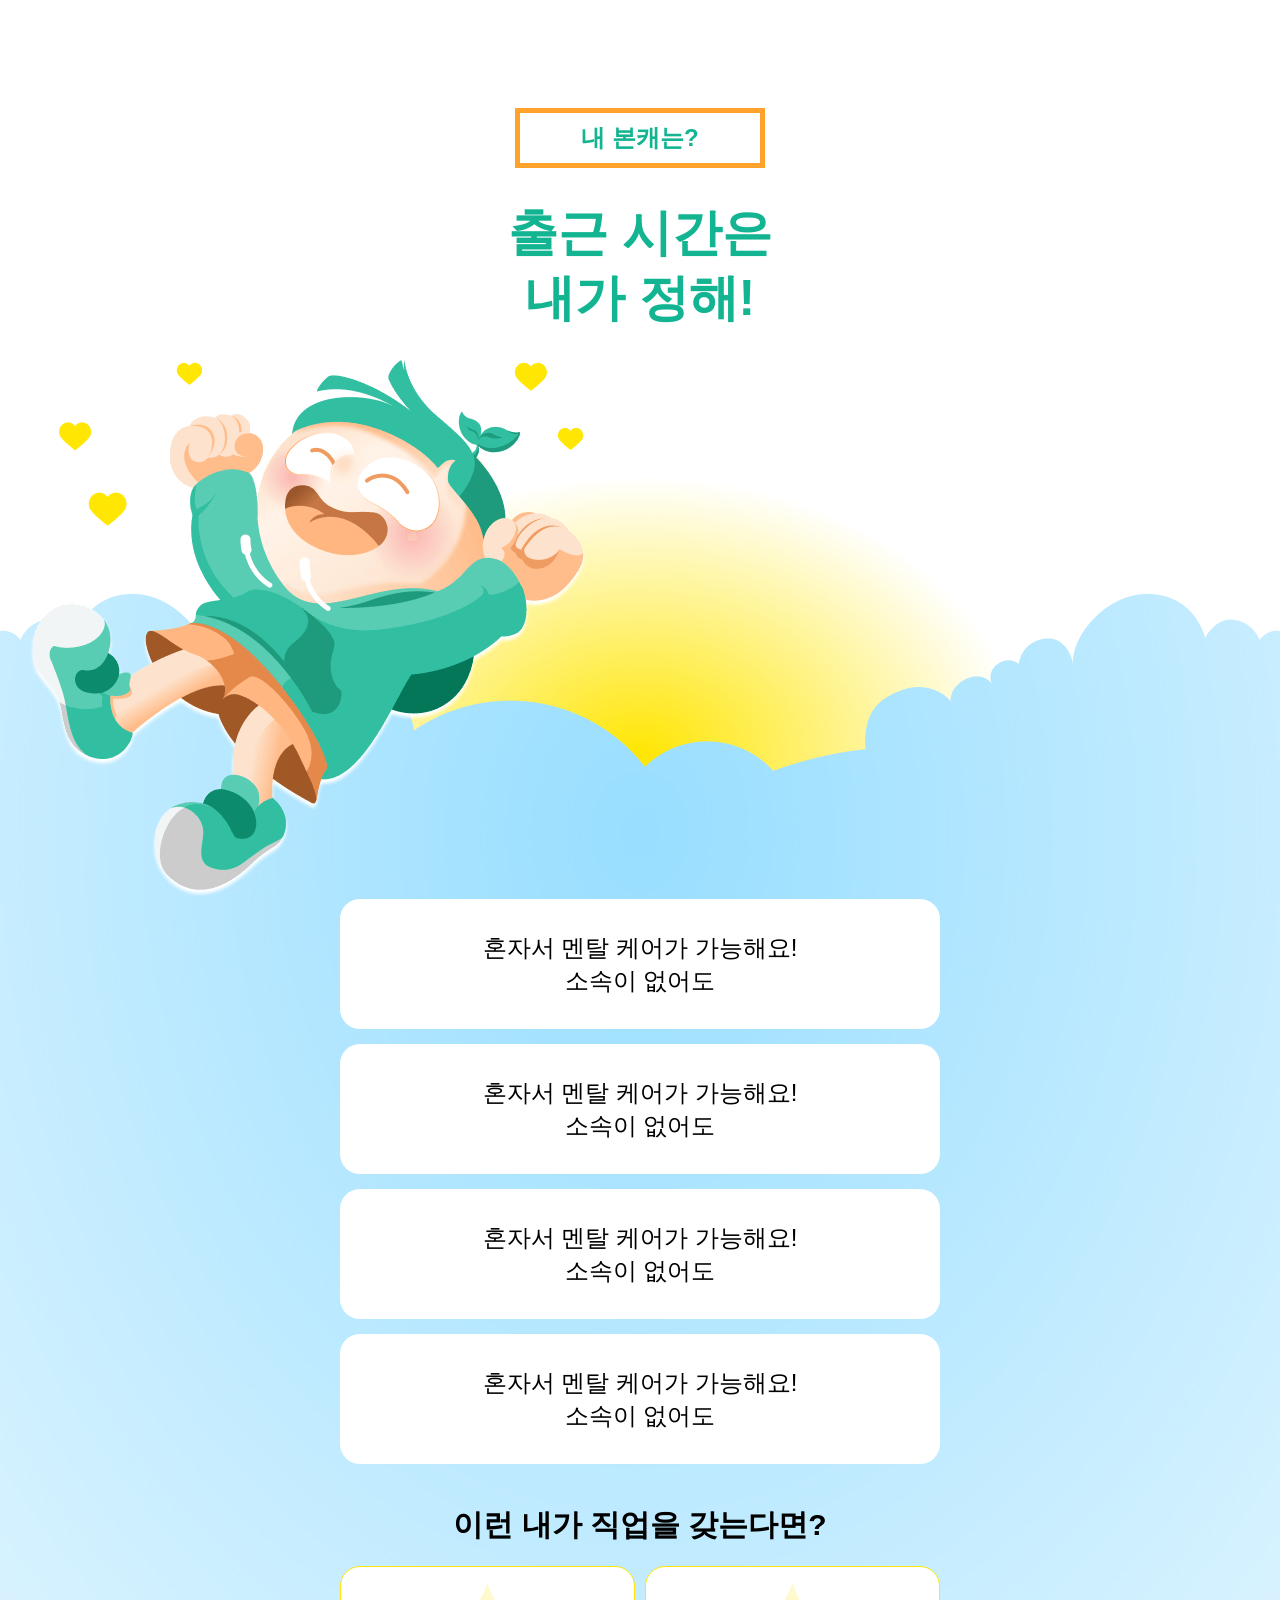
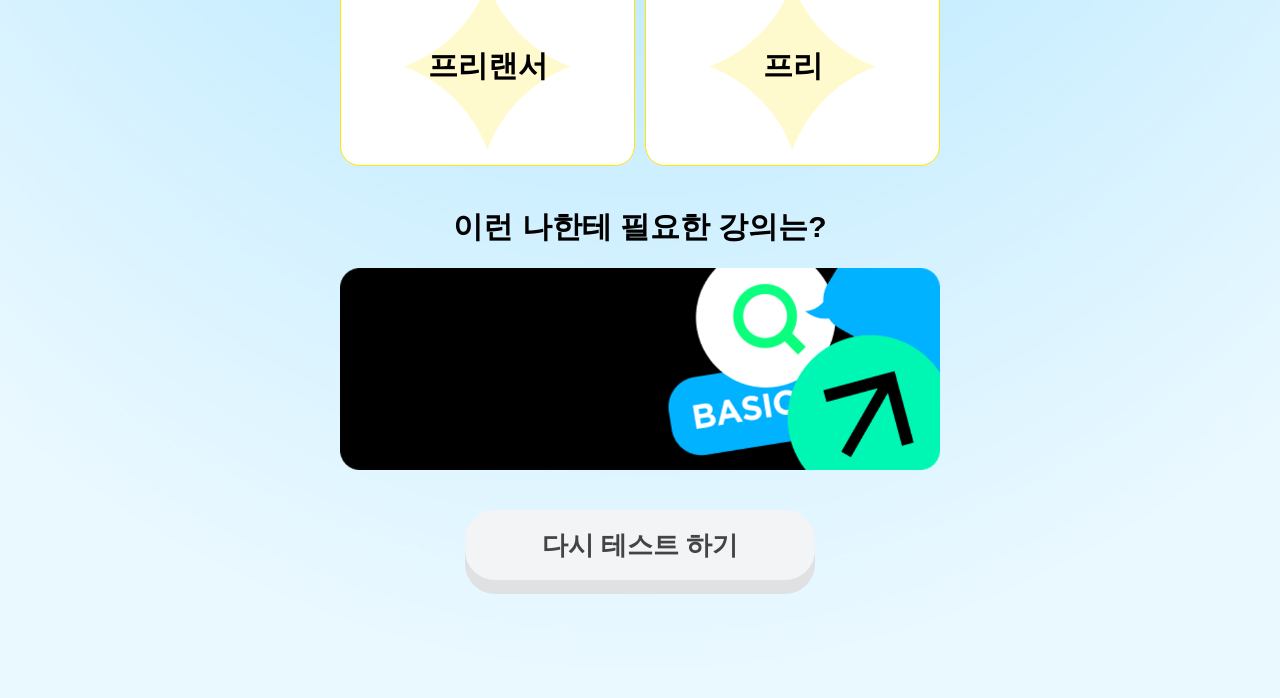
==== result.html @ 8e075fa7 "feat: 결과 창(result.html) 상대경로 안 먹히는 문제 해결 필요" ====
<!DOCTYPE html>
<html lang="ko">
<head>
  <meta charset="UTF-8">
  <meta name="viewport" content="width=device-width, initial-scale=1.0">
  <link rel="stylesheet" href="./css/common.css">
  <link rel="stylesheet" href="./css/result.css">
  <link rel="icon" href="./favicon.ico">
  <script type="module" defer src="./js/result.js"></script>
  <title>Result</title>
</head>
<body>
  <h2 class="page_subtitle">내 본캐는?</h2>
  <h1 class="page_title">
    출근 시간은<br>내가 정해!
  </h1>
  <img src="./images/result_character1.png" clsss="character" alt="캐릭터">
  <div class="result">
    <div class="box">혼자서 멘탈 케어가 가능해요!<br>소속이 없어도</div>
    <div class="box">혼자서 멘탈 케어가 가능해요!<br>소속이 없어도</div>
    <div class="box">혼자서 멘탈 케어가 가능해요!<br>소속이 없어도</div>
    <div class="box">혼자서 멘탈 케어가 가능해요!<br>소속이 없어도</div>
  </div>
  <div class="result">
    <h3>이런 내가 직업을 갖는다면?</h3>
    <div class="jobs">
      <div class="job">프리랜서</div>
      <div class="job">프리</div>
    </div>
  </div>
  <div class="result">
    <h3>이런 나한테 필요한 강의는?</h3>
    <a href="" target="_blank" class="lecture">
      <img src="./images/result_lecture1.png" alt="강의">
    </a>
  </div>
  <a href="./index.html" class="btn btn_gray btn_small">다시 테스트 하기</a>
</body>
</html>
---- css/common.css ----
body {
  font-family: 'Noto Sans KR', sans-serif;
  background-image: url("../images/main_bg.jpg");
  background-position: top center;
  background-repeat: no-repeat;
  padding-top: 80px;
  padding-bottom: 80px;
  /* 한글 단어 줄바꿈 */
  word-break: keep-all;
}

img {
  display: block;
}

.page_title {
  font-size: 50px;
  font-weight: 800;
  line-height: 1.3;
  color: #13b491;
  text-align: center;
  margin-bottom: 20px;
}

.page_subtitle {
  width: 240px;
  height: 50px;
  border: 5px solid #ffa32d;
  font-size: 24px;
  font-weight: 700;
  color: #13b491;
  display: flex;
  justify-content: center;
  align-items: center;
  margin-left: auto;
  margin-right: auto;
  margin-bottom: 20px;
}

.character {
  width: 100%;
  max-width: 364px;
  margin-left: auto;
  margin-right: auto;
  margin-bottom: 40px;
}

.btn {
  max-width: 500px;
  height: 100px;
  font-size: 50px;
  font-weight: 700;
  border-radius: 30px;
  text-decoration: none;
  cursor: pointer;
  display: flex;
  align-items: center;
  justify-content: center;
  margin-left: auto;
  margin-right: auto;
  transition: 0.1s;
}

.btn_orange {
  background-color: #ffa32d;
  color: #fff;
  box-shadow: 0 14px 0 #e66000;
}

/* 버튼에 눌림효과 추가 */
.btn_orange:active {
  box-shadow: 0 4px 0 #e66000;
}

.btn_green {
  background-color: #32bfa1;
  color: #fff;
  box-shadow: 0 14px 0 #299a82;
}

/* 버튼에 눌림효과 추가 */
.btn_green:active {
  box-shadow: 0 4px 0 #299a82;
}

.btn_gray {
  background-color: #f2f4f6;
  color: #444;
  box-shadow: 0 14px 0 #dfe1e2;
}

/* 버튼에 눌림효과 추가 */
.btn_gray:active {
  box-shadow: 0 4px 0 #dfe1e2;
}

.btn_small {
  max-width: 350px;
  height: 70px;
  font-size: 26px;
  margin-bottom: 30px;
}
---- css/result.css ----
body{
  background-color: #eaf8ff;
  background-image: url("../images/result_bg.jpg");
  background-position: top center;
  background-repeat: no-repeat;
}
.character{
  width: 100%;
  max-width: 600px;
  margin-left: auto;
  margin-right: auto;
  margin-bottom: 20px;
}
.result{
  max-width: 600px;
  margin-left: auto;
  margin-right: auto;
}
.result .box{
  min-height: 70px;
  background-color: #ffffff;
  margin-bottom: 15px;
  border-radius: 20px;
  display: flex;
  align-items: center;
  justify-content: center;
  font-size: 24px;
  font-weight: 500;
  line-height: 1.4;
  text-align: center;
  padding-top: 30px;
  padding-bottom: 30px;
  padding-left: 10px;
  padding-right: 10px;
}
.result h3{
  font-size: 30px;
  font-weight: 700;
  line-height: 1.4;
  text-align: center;
  margin-top: 40px;
  margin-bottom: 20px;
}
.result .jobs{
  height: 200px;
  /* 요소의 자식 요소는 수평정렬됨. */
  display: flex;
  gap: 10px;
}

.result .job{
  flex: 1;
  background-color: #ffffff;
  background-image: url("../images/result_star.png");
  background-position: center center;
  background-repeat: no-repeat;
  display: flex;
  justify-content: center;
  align-items: center;
  font-size: 30px;
  font-weight: 700;
  line-height: 1.4;
  text-align: center;
  border: 1px solid #ffe603;
  border-radius: 20px;
}
.result .lecture img{
  margin-bottom: 40px;
  width: 100%;
}
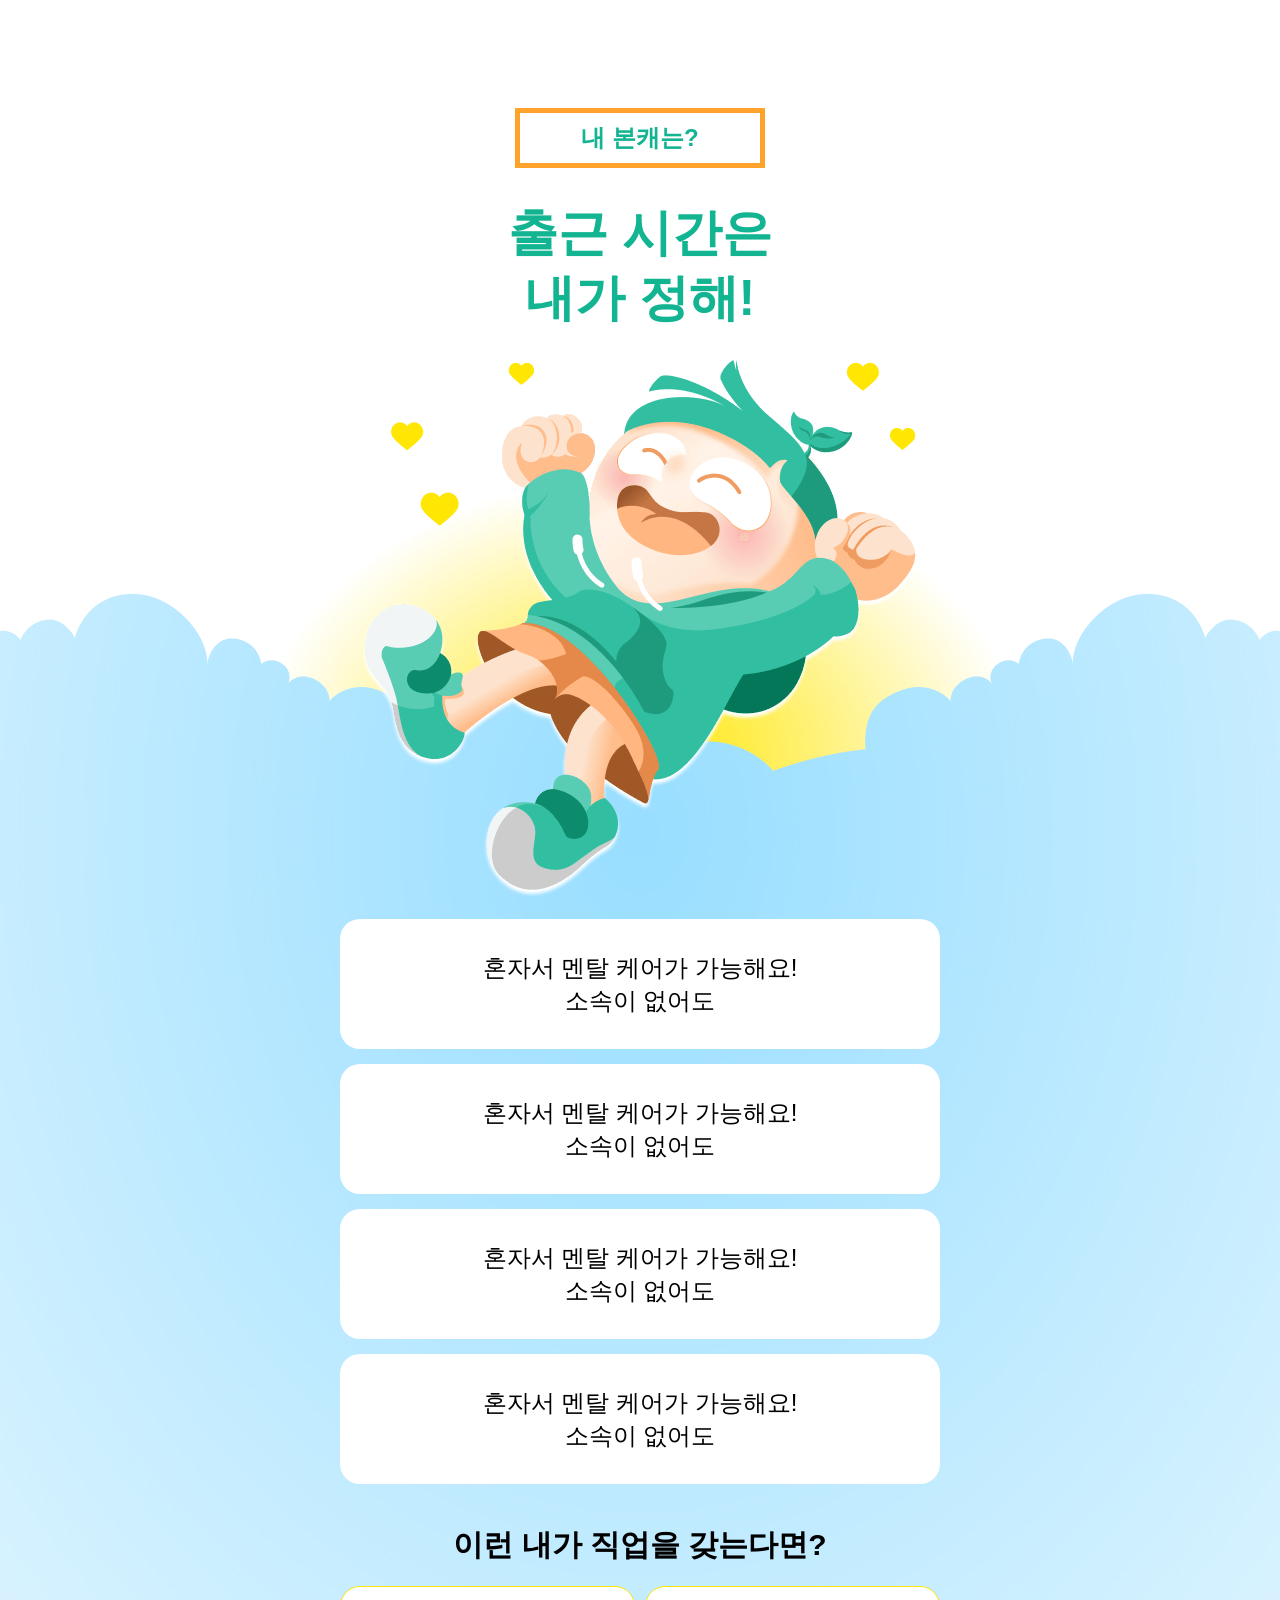
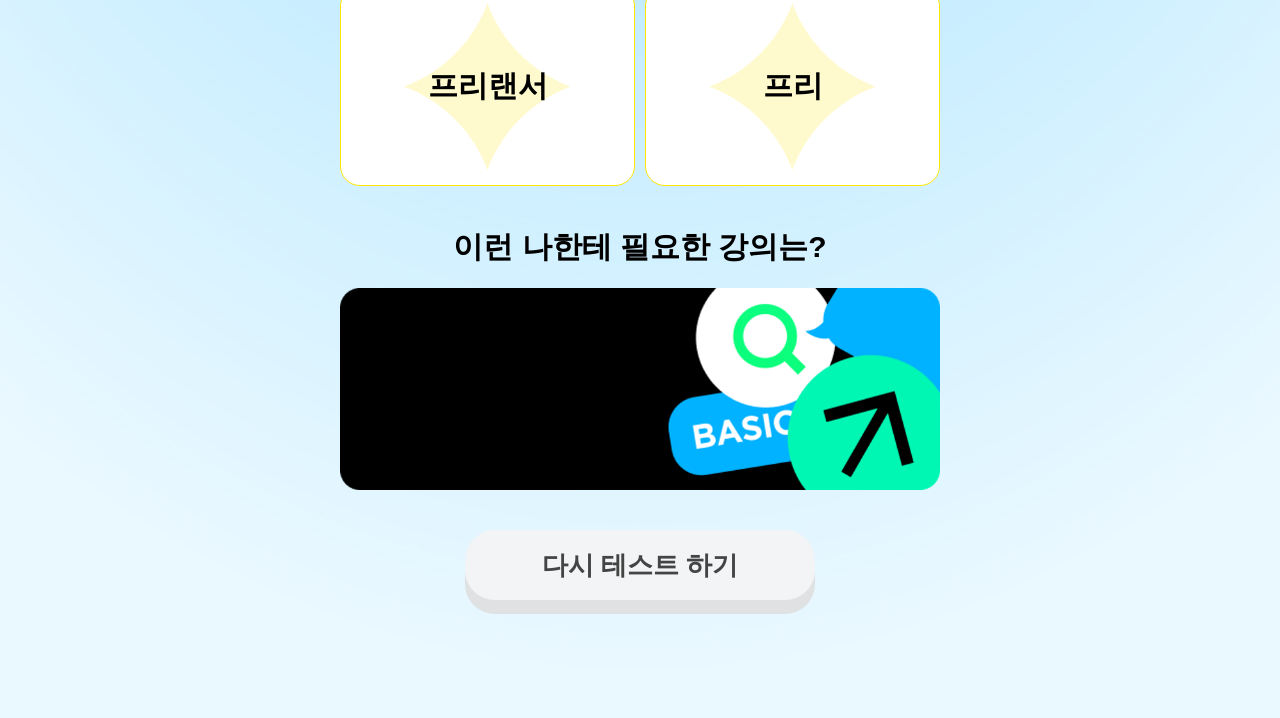
==== commit c0148a93: "fix: result.html에서 class의 위치를 변경하니 올바르게 작동" ====
--- a/result.html
+++ b/result.html
@@ -14,7 +14,7 @@
   <h1 class="page_title">
     출근 시간은<br>내가 정해!
   </h1>
-  <img src="./images/result_character1.png" clsss="character" alt="캐릭터">
+  <img src="./images/result_character1.png" alt="캐릭터" class="character">
   <div class="result">
     <div class="box">혼자서 멘탈 케어가 가능해요!<br>소속이 없어도</div>
     <div class="box">혼자서 멘탈 케어가 가능해요!<br>소속이 없어도</div>
